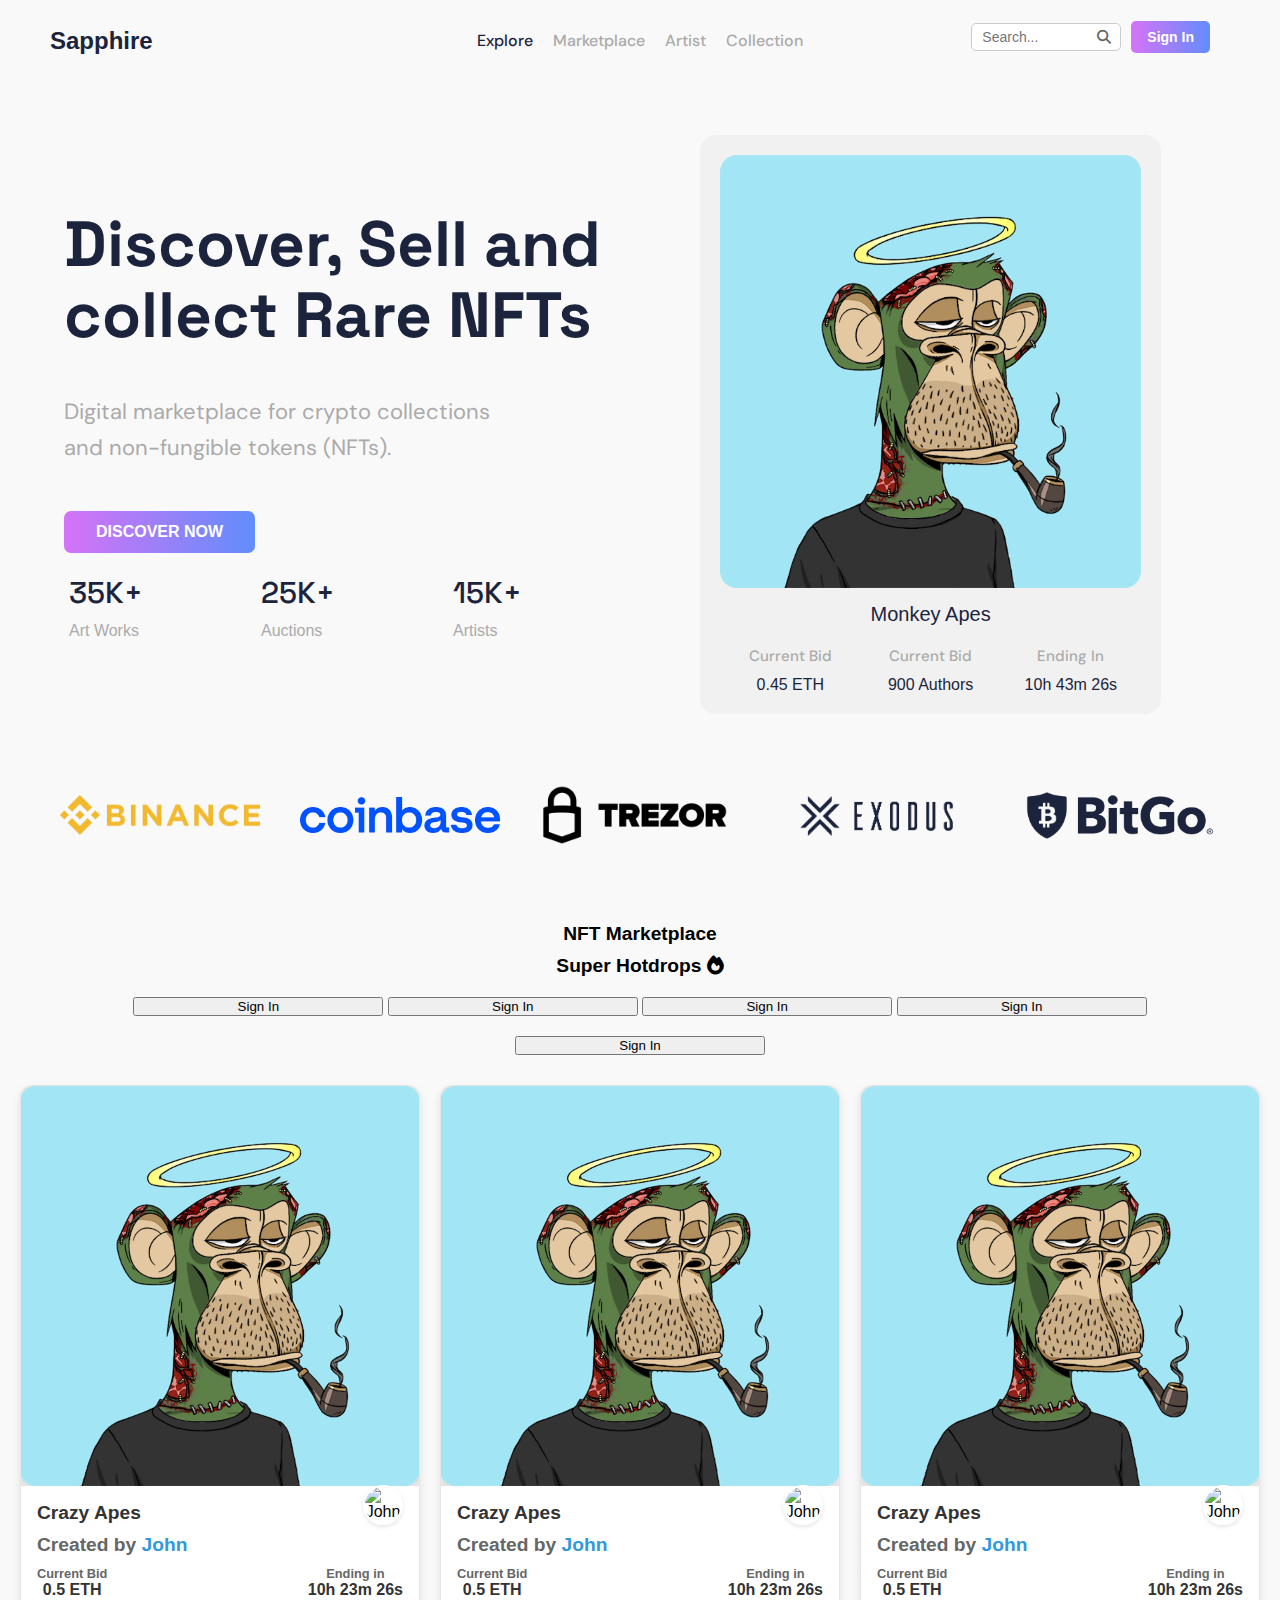
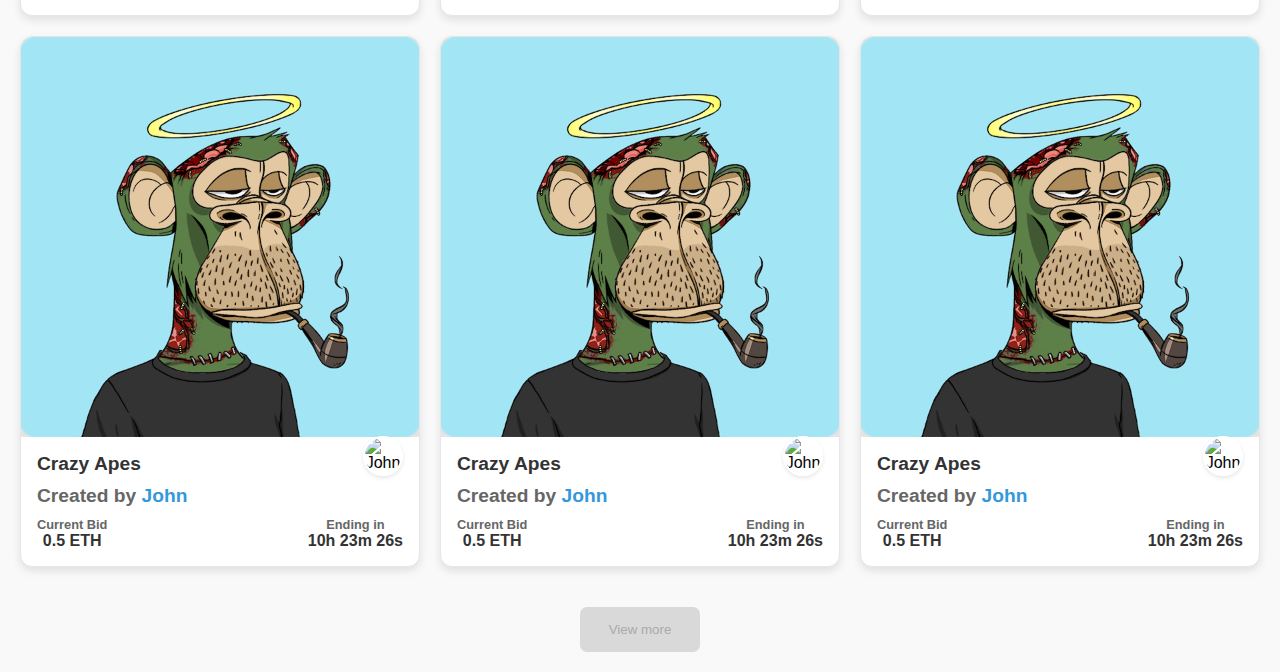
==== index.html @ 3b663be7 "Add files via upload" ====
<!DOCTYPE html>
<html lang="en">

<head>
  <meta charset="UTF-8">
  <meta name="viewport" content="width=device-width, initial-scale=1.0">
  <title>Sapphire</title>
  <link rel="stylesheet" href="https://cdnjs.cloudflare.com/ajax/libs/font-awesome/6.7.2/css/all.min.css">
  <link rel="stylesheet" href="./style.css">

</head>

<body>
  <header>
    <div class="logo">Sapphire</div>
    <div class="menu-icon" id="menu-icon">
      <i class="fas fa-bars"></i>
    </div>
    <div class="header-content" id="header-content">
      <nav>
        <div class="navbar">
          <a href="#" style="color: #1B243C;">Explore</a>
          <a href="#">Marketplace</a>
          <a href="#">Artist</a>
          <a href="#">Collection</a>
        </div>
      </nav>
      <div class="header-btn">
        <div class="search-container">
          <input type="text" placeholder="Search...">
          <i class="fa fa-search search-icon"></i>
        </div>
        <button class="in">Sign In</button>
      </div>
    </div>
  </header>

  <section class="hero">
    <div class="wrapper">
      <div class="content">
        <h2 class="hero__title">Discover, Sell and collect Rare NFTs</h2>
        <p class="hero__text">Digital marketplace for crypto collections and non-fungible tokens (NFTs).</p>
        <a class="hero__btn content__btn--primary" target="_blank" href="#">Discover Now</a>
        <div class="content-wrapper-footer">
            <div class="current-bid1">
              <h5>35K+</h5>
              Art Works
            </div>
            <div class="current-bid2">
              <h5>25K+</h5>
              Auctions
            </div>
            <div class="ending-in">
              <h5>15K+</h5>
              Artists
            </div>
          </div>
      </div>
      
      <div class="image-wrapper">
        <img class="hero__img" src="./images/ape.png" width="456px" height="433px" alt="Monkey Apes">
        <div class="text1">Monkey Apes</div>
        <div class="image-wrapper-footer">
          <div class="current-bid1">
            <h5>Current Bid</h5>
            <p style="font-weight: 500;">0.45 ETH</p>
          </div>
          <div class="current-bid2">
            <h5>Current Bid</h5>
            <p style="font-weight: 500;">900 Authors</p>
          </div>
          <div class="ending-in">
            <h5>Ending In</h5>
           <p style="font-weight: 500;"> 10h 43m 26s</p>
          </div>
        </div>
      </div>
    </div>
  </section>
  

<section class="sponsor">
    <div class="binance">
        <img src="./images/binance.png" alt="" srcset="">
    </div>
    <div class="binance">
        <img src="./images/coinbase.png" alt="" srcset="">
    </div>
    <div class="binance">
        <img src="./images/trezor.png" alt="" srcset="">
    </div>
    <div class="binance">
        <img src="./images/exodus.png" alt="" srcset="">
    </div>
    <div class="binance">
        <img src="./images/bit.png" alt="" srcset="">
    </div>
    
</section>

<section class="market-place">
    <p>NFT Marketplace</p>
    <p>Super Hotdrops <i class="fa-solid fa-fire"></i></p>
    <button class="place">Sign In</button>
    <button class="place">Sign In</button>
    <button class="place">Sign In</button>
    <button class="place">Sign In</button>
    <button class="place">Sign In</button>
    <div class="cards">
        <div class="card">
            <div class="card__image-wrapper">
              <img src="./images/ape.png" alt="Crazy Apes" class="card__image" />
            </div>
            <div class="card__content">
              <h3 class="card__title">Crazy Apes</h3>
              <p class="card__creator">Created by <span class="creator-name">John</span></p>
              <div class="card__info">
                <div class="info__bid">
                  <p>Current Bid</p>
                  <strong>0.5 ETH</strong>
                </div>
                <div class="info__time">
                  <p>Ending in</p>
                  <strong>10h 23m 26s</strong>
                </div>
              </div>
            </div>
            <div class="card__creator-image">
              <img src="./images/john.jpg" alt="John" />
            </div>
        </div>
        <div class="card">
            <div class="card__image-wrapper">
              <img src="./images/ape.png" alt="Crazy Apes" class="card__image" />
            </div>
            <div class="card__content">
              <h3 class="card__title">Crazy Apes</h3>
              <p class="card__creator">Created by <span class="creator-name">John</span></p>
              <div class="card__info">
                <div class="info__bid">
                  <p>Current Bid</p>
                  <strong>0.5 ETH</strong>
                </div>
                <div class="info__time">
                  <p>Ending in</p>
                  <strong>10h 23m 26s</strong>
                </div>
              </div>
            </div>
            <div class="card__creator-image">
              <img src="./images/john.jpg" alt="John" />
            </div>
        </div>
        <div class="card">
            <div class="card__image-wrapper">
              <img src="./images/ape.png" alt="Crazy Apes" class="card__image" />
            </div>
            <div class="card__content">
              <h3 class="card__title">Crazy Apes</h3>
              <p class="card__creator">Created by <span class="creator-name">John</span></p>
              <div class="card__info">
                <div class="info__bid">
                  <p>Current Bid</p>
                  <strong>0.5 ETH</strong>
                </div>
                <div class="info__time">
                  <p>Ending in</p>
                  <strong>10h 23m 26s</strong>
                </div>
              </div>
            </div>
            <div class="card__creator-image">
              <img src="./images/john.jpg" alt="John" />
            </div>
        </div>
        <div class="card">
            <div class="card__image-wrapper">
              <img src="./images/ape.png" alt="Crazy Apes" class="card__image" />
            </div>
            <div class="card__content">
              <h3 class="card__title">Crazy Apes</h3>
              <p class="card__creator">Created by <span class="creator-name">John</span></p>
              <div class="card__info">
                <div class="info__bid">
                  <p>Current Bid</p>
                  <strong>0.5 ETH</strong>
                </div>
                <div class="info__time">
                  <p>Ending in</p>
                  <strong>10h 23m 26s</strong>
                </div>
              </div>
            </div>
            <div class="card__creator-image">
              <img src="./images/john.jpg" alt="John" />
            </div>
        </div>
        <div class="card">
            <div class="card__image-wrapper">
              <img src="./images/ape.png" alt="Crazy Apes" class="card__image" />
            </div>
            <div class="card__content">
              <h3 class="card__title">Crazy Apes</h3>
              <p class="card__creator">Created by <span class="creator-name">John</span></p>
              <div class="card__info">
                <div class="info__bid">
                  <p>Current Bid</p>
                  <strong>0.5 ETH</strong>
                </div>
                <div class="info__time">
                  <p>Ending in</p>
                  <strong>10h 23m 26s</strong>
                </div>
              </div>
            </div>
            <div class="card__creator-image">
              <img src="./images/john.jpg" alt="John" />
            </div>
        </div>
        <div class="card">
            <div class="card__image-wrapper">
              <img src="./images/ape.png" alt="Crazy Apes" class="card__image" />
            </div>
            <div class="card__content">
              <h3 class="card__title">Crazy Apes</h3>
              <p class="card__creator">Created by <span class="creator-name">John</span></p>
              <div class="card__info">
                <div class="info__bid">
                  <p>Current Bid</p>
                  <strong>0.5 ETH</strong>
                </div>
                <div class="info__time">
                  <p>Ending in</p>
                  <strong>10h 23m 26s</strong>
                </div>
              </div>
            </div>
            <div class="card__creator-image">
              <img src="./images/john.jpg" alt="John" />
            </div>
        </div>
          
    </div>
    <button class="view">View more</button>
  </section>


  <script>
    const menuIcon = document.getElementById('menu-icon');
    const headerContent = document.getElementById('header-content');

    menuIcon.addEventListener('click', () => {
      headerContent.classList.toggle('open');
    });
  </script>
</body>

</html>
---- style.css ----
@import url('https://fonts.googleapis.com/css2?family=DM+Sans:ital,opsz,wght@0,9..40,100..1000;1,9..40,100..1000&display=swap');
@import url('https://fonts.googleapis.com/css2?family=DM+Sans:ital,opsz,wght@0,9..40,100..1000;1,9..40,100..1000&family=Space+Grotesk:wght@300..700&display=swap');
* {
  padding: 0;
  margin: 0;
  box-sizing: border-box;
  font-family: 'Poppins', sans-serif;
}

body {
  background-color: #f9f9f9;
}

header {
  background-color: #F9F9F9;
  position: fixed;
  width: 100%;
  z-index: 1000;
  display: flex;
  justify-content: space-between;
  align-items: center;
  padding: 30px 20px;
  font-family: "DM Sans", serif;
}

.logo {
  font-size: 24px;
  font-weight: bold;
  color: #1B243C;
}

nav {
  display: flex;
  flex: 1;
}

.navbar {
  display: flex;
  justify-content: center;
  gap: 20px;
  font-family: "DM Sans", serif;
}

.navbar a {
  color: #aaa;
  text-decoration: none;
  font-weight: 500;
  transition: color 0.3s;
  font-family: "DM Sans", serif;
}

.navbar a:hover {
  color: #628DFB;
}

.menu-icon {
  display: none;
  font-size: 24px;
  cursor: pointer;
}

.header-btn {
  display: flex;
  align-items: center;
  gap: 10px;
  margin-top: -30px;
  padding-right: 50px;
}

.search-container {
  position: relative;
}

.search-container input {
  width: 150px;
  padding: 5px 30px 5px 10px;
  font-size: 14px;
  border: 1px solid #ccc;
  border-radius: 5px;
}

.search-container .search-icon {
  position: absolute;
  right: 10px;
  top: 50%;
  transform: translateY(-50%);
  font-size: 14px;
  color: #666;
  pointer-events: none;
}

.header-btn button {
  background: linear-gradient(to right, #D573F6, #628DFB);
  border: none;
  padding: 8px 16px;
  color: #fff;
  border-radius: 5px;
  cursor: pointer;
  font-size: 14px;
  font-weight: 600;
}

.header-btn button:hover {
  opacity: 0.9;
}

/* Responsive Styles */
@media (max-width: 768px) {
  .menu-icon {
    display: block;
  }

  .header-content {
    display: none;
    flex-direction: column;
    gap: 15px;
    background-color: #fff;
    position: absolute;
    top: 100%;
    left: 0;
    width: 100%;
    padding: 15px 20px;
    box-shadow: 0 2px 4px rgba(0, 0, 0, 0.1);
  }

  .header-content.open {
    display: flex;
  }

  .navbar {
    flex-direction: column;
    align-items: flex-start;
  }

  .navbar a {
    padding: 10px 0;
  }

  .search-container input {
    width: 100%;
  }

  .header-btn {
    flex-direction: column;
    align-items: flex-start;
    gap: 10px;
    width: 100%;
    margin-top: 10px;
  }
}

/* Ensures the navbar links are centered in desktop view */
@media (min-width: 768px) {
  header {
    justify-content: center; /* Centers all content */
  }

  .navbar {
    flex: 1;
    justify-content: center; /* Center the navbar links */
    gap: 20px;
  }

  .logo {
    position: absolute;
    left: 50px; /* Position logo on the left */
  }

  .header-btn {
    position: absolute;
    right: 20px; /* Position sign in and search on the right */
  }
}

.hero {
    width: 100%;
    /* height: 100vh; */
    background-color: #F9F9F9;
    color: #1B243C;
    font-family: 'Roboto', sans-serif;
    padding: 135px 0;
  }
  
  .wrapper {
    width: 90%;
    margin: 0 auto;
    display: flex;
    justify-content: space-between;
    align-items: center;
  }
  
  .content {
    width: 50%;
  }
  
  .hero__title {
    line-height: 1.1;
    font-size: 4rem;
    color: #1B243C;
    font-family: "Space Grotesk", serif;
  }
  
  .hero__text {
    margin-block: 2em;
    line-height: 165%;
    font-size: 22px;
    color: #AAAAAA;
    font-family: "DM Sans", serif;
    width: 80%;
  }
  
  .hero__btn {
    display: inline-block;
    text-decoration: none;
    text-transform: uppercase;
    font-size: 1em;
    font-weight: bold;
    padding: 0.75em 2em;
    background: linear-gradient(to right, #D573F6, #628DFB);;
    color: #fff;
    border-radius: 7px;
  }
  
  .hero__btn:hover {
    opacity: 0.75;
  }
  
  .image-wrapper {
    width: 40%;
    align-self: flex-start;
    display: flex;
    flex-direction: column;
    /* align-items: center; */
    background-color: #F1F1F1;
    border-radius: 1em;
    text-align: center;
    padding: 20px;
    margin-right: 55px;
  }

  .image-wrapper .text1 {
    margin-top: 15px;
    font-size: 20px;
  }
  
  .image-wrapper img {
    max-width: 100%;
    border-radius: 1em;
  }
  
  .image-wrapper-footer {
    margin-top: 20px;
    display: flex;
    justify-content: space-between;
    width: 100%;
  }
  
  .image-wrapper-footer div {
    flex: 1;
    text-align: center;
    margin: 0 5px;
  }
  
  .image-wrapper-footer h5 {
    margin-bottom: 10px;
    color: #AAAAAA;
    font-family: "DM Sans", serif;
    font-weight: 500;
    font-size: 15px;
  }



  .content-wrapper-footer {
    margin-top: 20px;
    display: flex;
    justify-content: space-between;
    width: 100%;
    color: #AAAAAA;
  }
  
  .content-wrapper-footer div {
    flex: 1;
    margin: 0 5px;
  }
  
  .content-wrapper-footer h5 {
    margin-bottom: 10px;
    color: #1B243C;
    font-family: "Space Grotesk", serif;
    font-weight: 500;
    font-size: 30px;
  }

  .clear{
    clear: both;
  }

/* General styling for the sponsor section */
.sponsor {
    display: flex;
    flex-wrap: wrap; /* Ensures wrapping on smaller screens */
    justify-content: center; /* Centers the content horizontally */
    align-items: center; /* Centers items vertically if height is larger */
    gap: 20px; /* Adds space between the divs */
    padding: 20px;
    background-color: #f9f9f9;
    margin-top: -107px;
}

/* Individual binance div styling */
.binance {
    flex: 0 1 auto; /* Allows the divs to shrink and grow */
    text-align: center;
    padding: 10px;
    /* width: 240px; */
}

.binance img {
    width: 200px; /* Adjust width of the images */
    height: auto;
}

/* Responsive design for smaller screens */
@media (max-width: 768px) {
    .sponsor {
        flex-direction: row; /* Stacks divs horizontally */
    }

    .binance img {
        width: 120px; /* Slightly smaller images for smaller screens */
    }
}
  
  @media (max-width: 1180px) {
    .wrapper {
      flex-direction: column;
      align-items: center;
      text-align: center;
    }

    .hero__text {
        margin-block: 2em;
        line-height: 165%;
        font-size: 22px;
        color: #AAAAAA;
        font-family: "DM Sans", serif;
        width: 100%;
      }
  
    .content {
      width: 100%;
      margin-bottom: 20px;
      margin-top: 0px;
    }
  
    .image-wrapper {
      width: 100%;
      align-items: center;
    }
  
    .content-wrapper-footer {
      flex-direction: row;
    }
  
    .content-wrapper-footer div {
      margin-bottom: 15px;
    }
  }

  @media (max-width: 768px) {
    .wrapper {
      flex-direction: column;
      align-items: center;
      text-align: center;
      margin-top: -270px;
    }


    .hero__text {
        margin-block: 2em;
        line-height: 165%;
        font-size: 22px;
        color: #AAAAAA;
        font-family: "DM Sans", serif;
        width: 100%;
      }
  
    .content {
      width: 100%;
      margin-bottom: 20px;
      margin-top: 300px;
    }
  
    .image-wrapper {
      width: 100%;
    }
  
    .content-wrapper-footer {
      flex-direction: row;
    }
  
    .content-wrapper-footer div {
      margin-bottom: 15px;
    }
  }



 /* Market Place Section */
  .market-place {
    text-align: center;
    padding: 20px;
  }

  .market-place button{
    width: 250px;
  }

  .market-place p {
    margin: 10px 0;
    font-size: 1.2rem;
    font-weight: bold;
  }

  .cards {
    display: grid;
    grid-template-columns: repeat(3, 1fr);
    gap: 20px;
    justify-content: center;
    align-items: center;
    margin: 20px auto;
    max-width: 960px; /* Adjust to fit your content */
  }

  .market-place .view {
    margin-top: 20px;
    background: #D9D9D9;
    border: none;
    border-radius: 7px;
    width: 120px;
    height: 45px;
    color: #AAAAAA;
    cursor: pointer;
  }

  .market-place .place {
    margin: 10px auto;
  }

  /* Card Styles */
  .card {
    width: 400px;
    border: 1px solid #e6e6e6;
    border-radius: 12px;
    overflow: hidden;
    font-family: 'Arial', sans-serif;
    background: #ffffff;
    box-shadow: 0 4px 8px rgba(0, 0, 0, 0.1);
    position: relative;
    margin: auto;
  }

  .card__image-wrapper {
    width: 100%;
    height: 400px;
    background-color: #e5e5e5;
  }

  .card__image {
    width: 100%;
    height: 100%;
    object-fit: cover;
  }

  .card__content {
    padding: 16px;
    text-align: left;
  }

  .card__title {
    font-size: 1.2rem;
    margin: 0;
    color: #333333;
  }

  .card__creator {
    font-size: 0.9rem;
    color: #666666;
    margin: 8px 0 16px;
  }

  .creator-name {
    color: #3498db;
    font-weight: bold;
  }

  .card__info {
    display: flex;
    justify-content: space-between;
    align-items: center;
  }

  .info__bid,
  .info__time {
    text-align: center;
  }

  .info__bid p,
  .info__time p {
    font-size: 0.8rem;
    color: #666666;
    margin: 0;
  }

  .info__bid strong,
  .info__time strong {
    font-size: 1rem;
    color: #333333;
  }

  .card__creator-image {
    position: absolute;
    bottom: 90px;
    right: 16px;
    width: 40px;
    height: 40px;
    border-radius: 50%;
    overflow: hidden;
    border: 2px solid #ffffff;
    box-shadow: 0 2px 4px rgba(0, 0, 0, 0.1);
  }

  .card__creator-image img {
    width: 100%;
    height: 100%;
    object-fit: cover;
  }

  /* Responsive Design */
@media (max-width: 768px) {
    .cards {
        grid-template-columns: repeat(2, 1fr);
        width: 300px;
    }
}

@media (max-width: 480px) {
    .cards {
        grid-template-columns: 1fr;
        width: 300px;
    }

}
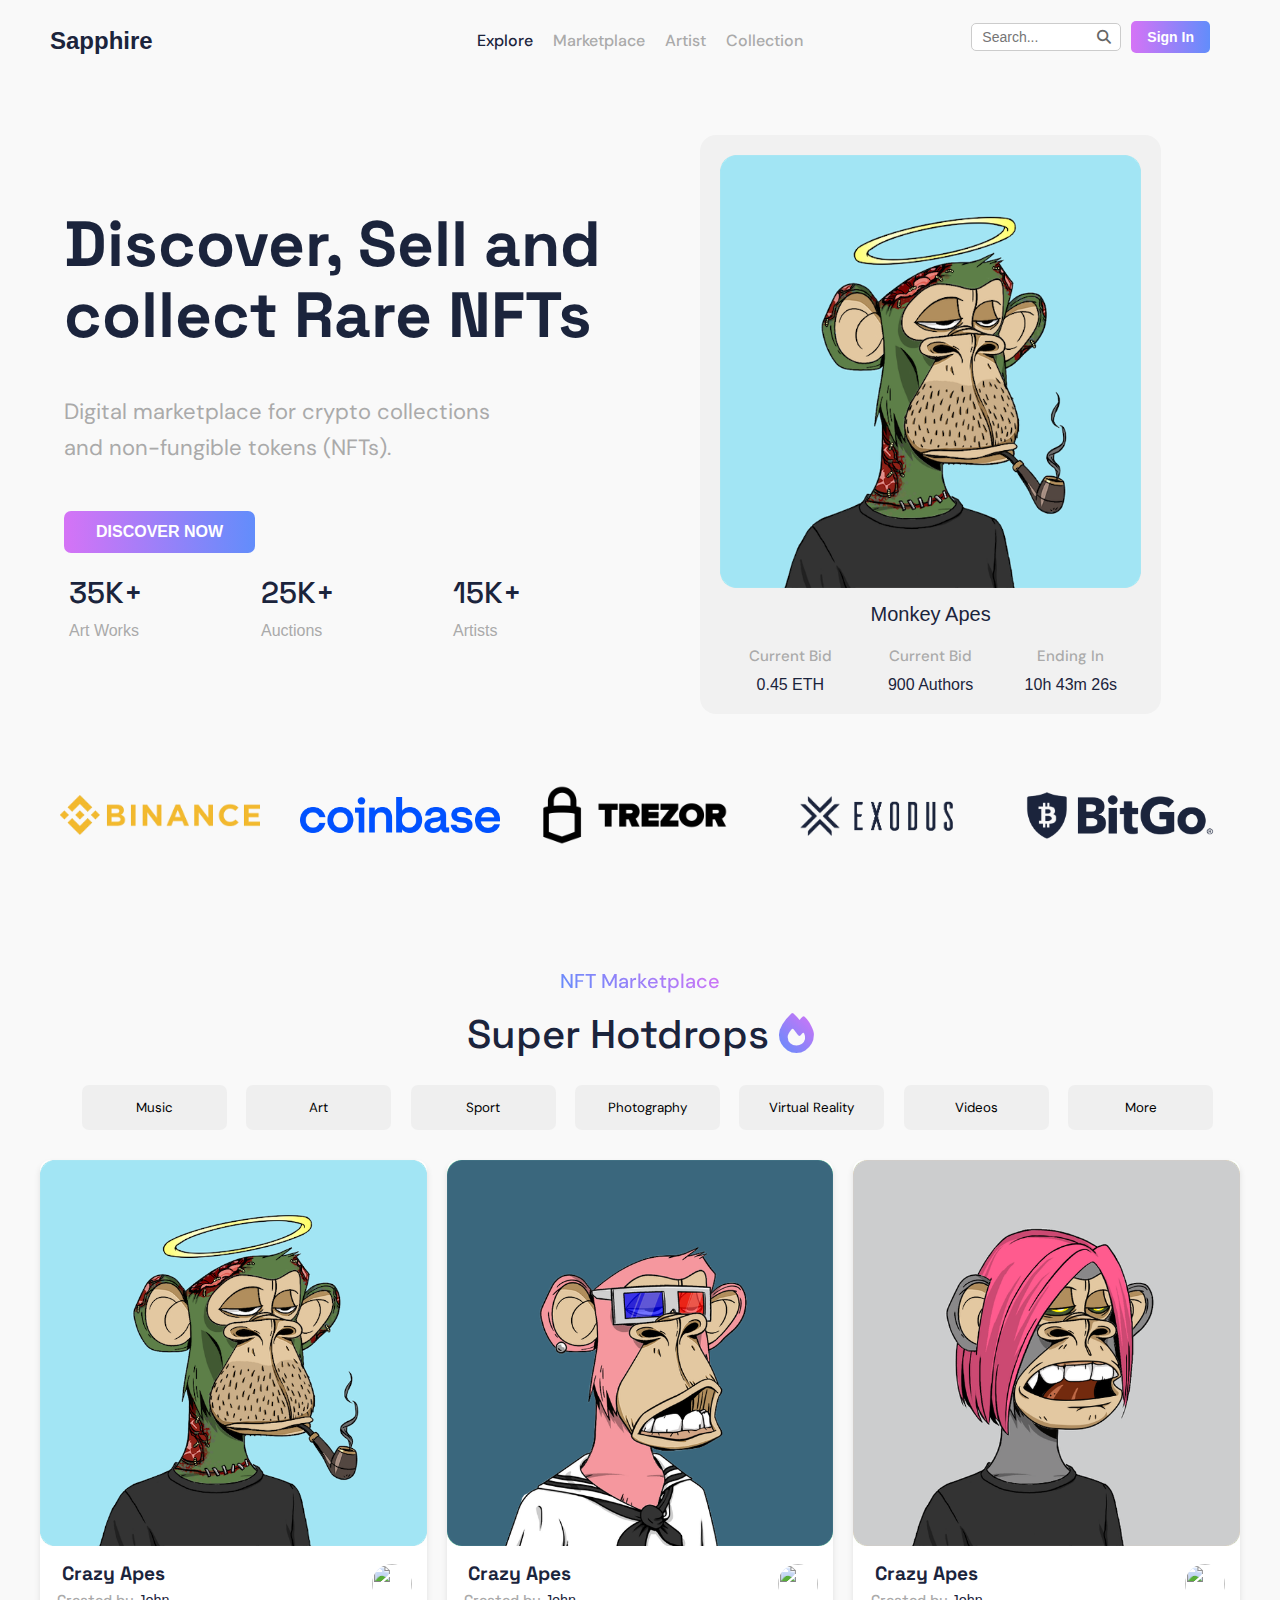
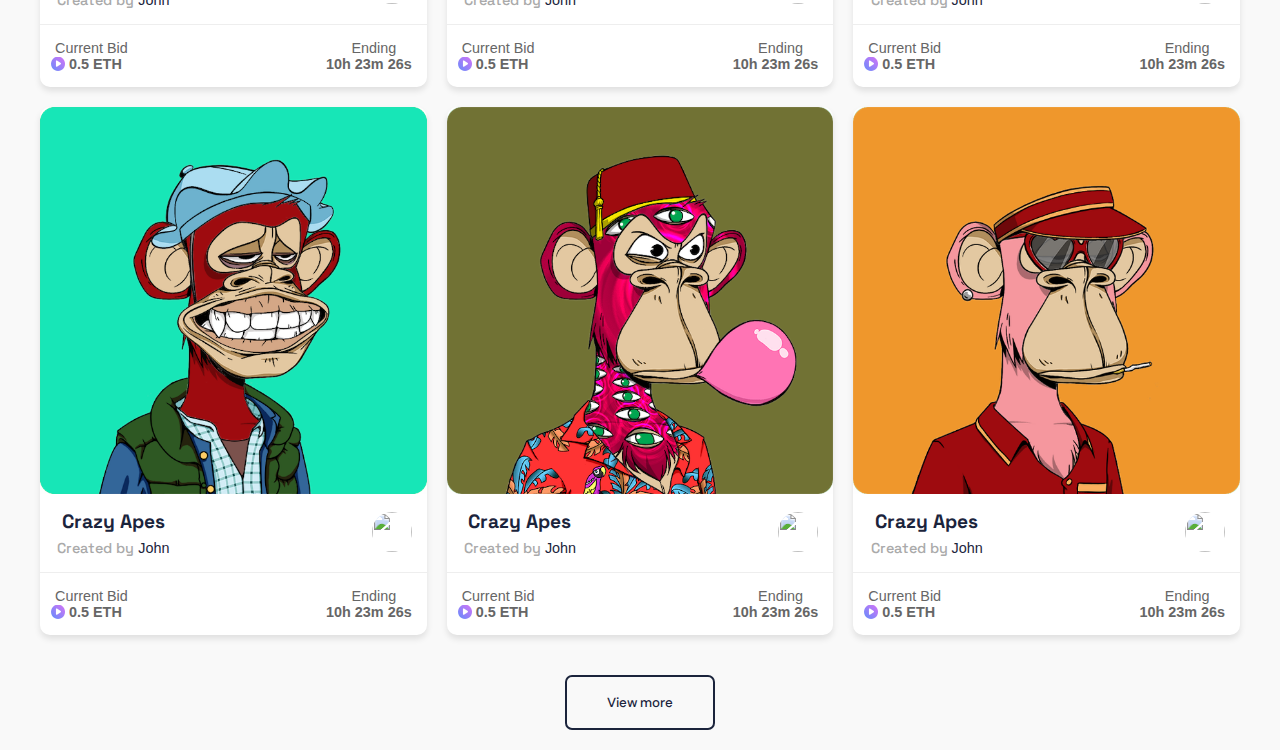
==== commit 50b61045: "Add files via upload" ====
--- a/index.html
+++ b/index.html
@@ -99,148 +99,119 @@
 </section>
 
 <section class="market-place">
-    <p>NFT Marketplace</p>
+    <b>NFT Marketplace</b>
     <p>Super Hotdrops <i class="fa-solid fa-fire"></i></p>
-    <button class="place">Sign In</button>
-    <button class="place">Sign In</button>
-    <button class="place">Sign In</button>
-    <button class="place">Sign In</button>
-    <button class="place">Sign In</button>
-    <div class="cards">
-        <div class="card">
-            <div class="card__image-wrapper">
-              <img src="./images/ape.png" alt="Crazy Apes" class="card__image" />
-            </div>
-            <div class="card__content">
-              <h3 class="card__title">Crazy Apes</h3>
-              <p class="card__creator">Created by <span class="creator-name">John</span></p>
-              <div class="card__info">
-                <div class="info__bid">
-                  <p>Current Bid</p>
-                  <strong>0.5 ETH</strong>
-                </div>
-                <div class="info__time">
-                  <p>Ending in</p>
-                  <strong>10h 23m 26s</strong>
-                </div>
-              </div>
-            </div>
-            <div class="card__creator-image">
-              <img src="./images/john.jpg" alt="John" />
-            </div>
-        </div>
-        <div class="card">
-            <div class="card__image-wrapper">
-              <img src="./images/ape.png" alt="Crazy Apes" class="card__image" />
-            </div>
-            <div class="card__content">
-              <h3 class="card__title">Crazy Apes</h3>
-              <p class="card__creator">Created by <span class="creator-name">John</span></p>
-              <div class="card__info">
-                <div class="info__bid">
-                  <p>Current Bid</p>
-                  <strong>0.5 ETH</strong>
-                </div>
-                <div class="info__time">
-                  <p>Ending in</p>
-                  <strong>10h 23m 26s</strong>
-                </div>
-              </div>
-            </div>
-            <div class="card__creator-image">
-              <img src="./images/john.jpg" alt="John" />
-            </div>
-        </div>
-        <div class="card">
-            <div class="card__image-wrapper">
-              <img src="./images/ape.png" alt="Crazy Apes" class="card__image" />
-            </div>
-            <div class="card__content">
-              <h3 class="card__title">Crazy Apes</h3>
-              <p class="card__creator">Created by <span class="creator-name">John</span></p>
-              <div class="card__info">
-                <div class="info__bid">
-                  <p>Current Bid</p>
-                  <strong>0.5 ETH</strong>
-                </div>
-                <div class="info__time">
-                  <p>Ending in</p>
-                  <strong>10h 23m 26s</strong>
-                </div>
-              </div>
-            </div>
-            <div class="card__creator-image">
-              <img src="./images/john.jpg" alt="John" />
-            </div>
-        </div>
-        <div class="card">
-            <div class="card__image-wrapper">
-              <img src="./images/ape.png" alt="Crazy Apes" class="card__image" />
-            </div>
-            <div class="card__content">
-              <h3 class="card__title">Crazy Apes</h3>
-              <p class="card__creator">Created by <span class="creator-name">John</span></p>
-              <div class="card__info">
-                <div class="info__bid">
-                  <p>Current Bid</p>
-                  <strong>0.5 ETH</strong>
-                </div>
-                <div class="info__time">
-                  <p>Ending in</p>
-                  <strong>10h 23m 26s</strong>
-                </div>
-              </div>
-            </div>
-            <div class="card__creator-image">
-              <img src="./images/john.jpg" alt="John" />
-            </div>
-        </div>
-        <div class="card">
-            <div class="card__image-wrapper">
-              <img src="./images/ape.png" alt="Crazy Apes" class="card__image" />
-            </div>
-            <div class="card__content">
-              <h3 class="card__title">Crazy Apes</h3>
-              <p class="card__creator">Created by <span class="creator-name">John</span></p>
-              <div class="card__info">
-                <div class="info__bid">
-                  <p>Current Bid</p>
-                  <strong>0.5 ETH</strong>
-                </div>
-                <div class="info__time">
-                  <p>Ending in</p>
-                  <strong>10h 23m 26s</strong>
-                </div>
-              </div>
-            </div>
-            <div class="card__creator-image">
-              <img src="./images/john.jpg" alt="John" />
-            </div>
-        </div>
-        <div class="card">
-            <div class="card__image-wrapper">
-              <img src="./images/ape.png" alt="Crazy Apes" class="card__image" />
-            </div>
-            <div class="card__content">
-              <h3 class="card__title">Crazy Apes</h3>
-              <p class="card__creator">Created by <span class="creator-name">John</span></p>
-              <div class="card__info">
-                <div class="info__bid">
-                  <p>Current Bid</p>
-                  <strong>0.5 ETH</strong>
-                </div>
-                <div class="info__time">
-                  <p>Ending in</p>
-                  <strong>10h 23m 26s</strong>
-                </div>
-              </div>
-            </div>
-            <div class="card__creator-image">
-              <img src="./images/john.jpg" alt="John" />
-            </div>
-        </div>
-          
-    </div>
+    <button class="place">Music</button>
+    <button class="place">Art</button>
+    <button class="place">Sport</button>
+    <button class="place">Photography</button>
+    <button class="place">Virtual Reality</button>
+    <button class="place">Videos</button>
+    <button class="place">More</button>
+
+    <center>
+    <div class="grid-container">
+        <!-- Repeated card -->
+        <div class="card">
+            <img src="./images/ape.png" alt="Card Image">
+            <div class="card-content">
+                <h3>Crazy Apes</h3>
+                <p>Created by <span style="color: #1B243C;">John</span></p>
+                <img src="./images/john.jpg" alt="" srcset="">
+            </div>
+            <div class="card-footer">
+                <div class="bid">
+                    Current Bid<br><strong><i class="fa-solid fa-circle-play"></i> 0.5 ETH</strong>
+                </div>
+                <div class="bid">
+                    Ending<br><strong>10h 23m 26s</strong>
+                </div>
+            </div>
+        </div>
+        <!-- Repeat the above card 8 more times -->
+        <div class="card">
+            <img src="./images/ape2.png" alt="Card Image">
+            <div class="card-content">
+                <h3>Crazy Apes</h3>
+                <p>Created by <span style="color: #1B243C;">John</span></p>
+                <img src="./images/john.jpg" alt="" srcset="">
+            </div>
+            <div class="card-footer">
+                <div class="bid">
+                    Current Bid<br><strong><i class="fa-solid fa-circle-play"></i> 0.5 ETH</strong>
+                </div>
+                <div class="bid">
+                    Ending<br><strong>10h 23m 26s</strong>
+                </div>
+            </div>
+        </div>
+        <div class="card">
+            <img src="./images/ape3.png" alt="Card Image">
+            <div class="card-content">
+                <h3>Crazy Apes</h3>
+                <p>Created by <span style="color: #1B243C;">John</span></p>
+                <img src="./images/john.jpg" alt="" srcset="">
+            </div>
+            <div class="card-footer">
+                <div class="bid">
+                    Current Bid<br><strong><i class="fa-solid fa-circle-play"></i> 0.5 ETH</strong>
+                </div>
+                <div class="bid">
+                    Ending<br><strong>10h 23m 26s</strong>
+                </div>
+            </div>
+        </div>
+        <div class="card">
+            <img src="./images/ape6.png" alt="Card Image">
+            <div class="card-content">
+                <h3>Crazy Apes</h3>
+                <p>Created by <span style="color: #1B243C;">John</span></p>
+                <img src="./images/john.jpg" alt="" srcset="">
+            </div>
+            <div class="card-footer">
+                <div class="bid">
+                    Current Bid<br><strong><i class="fa-solid fa-circle-play"></i> 0.5 ETH</strong>
+                </div>
+                <div class="bid">
+                    Ending<br><strong>10h 23m 26s</strong>
+                </div>
+            </div>
+        </div>
+        <div class="card">
+            <img src="./images/ape4.png" alt="Card Image">
+            <div class="card-content">
+                <h3>Crazy Apes</h3>
+                <p>Created by <span style="color: #1B243C;">John</span></p>
+                <img src="./images/john.jpg" alt="" srcset="">
+            </div>
+            <div class="card-footer">
+                <div class="bid">
+                    Current Bid<br><strong><i class="fa-solid fa-circle-play"></i> 0.5 ETH</strong>
+                </div>
+                <div class="bid">
+                    Ending<br><strong>10h 23m 26s</strong>
+                </div>
+            </div>
+        </div>
+        <div class="card">
+            <img src="./images/ape5.png" alt="Card Image">
+            <div class="card-content">
+                <h3>Crazy Apes</h3>
+                <p>Created by <span style="color: #1B243C;">John</span></p>
+                <img src="./images/john.jpg" alt="" srcset="">
+            </div>
+            <div class="card-footer">
+                <div class="bid">
+                    Current Bid<br><strong><i class="fa-solid fa-circle-play"></i> 0.5 ETH</strong>
+                </div>
+                <div class="bid">
+                    Ending<br><strong>10h 23m 26s</strong>
+                </div>
+            </div>
+        </div>
+        <!-- Add remaining cards in the same format -->
+    </div>
+</center>
     <button class="view">View more</button>
   </section>
 
--- a/style.css
+++ b/style.css
@@ -411,16 +411,45 @@
   .market-place {
     text-align: center;
     padding: 20px;
+    margin-top: 55px;
   }
 
   .market-place button{
-    width: 250px;
-  }
-
-  .market-place p {
+    border: none;
+    width: 145px;
+    height: 45px;
+    border-radius: 7px;
+    font-family: "DM Sans", serif;
+
+  }
+
+  .market-place b {
+    font-family: "DM Sans", serif;
     margin: 10px 0;
-    font-size: 1.2rem;
-    font-weight: bold;
+    font-size: 20px;
+    font-weight: 500;
+    background: linear-gradient(45deg, #628DFB, #D573F6);
+    -webkit-background-clip: text; /* Clips the background to the text */
+    -webkit-text-fill-color: transparent; /* Makes the text color transparent */
+    background-clip: text; /* For non-WebKit browsers (fallback) */
+    text-fill-color: transparent; /* Makes the text color transparent */
+  }
+
+  .market-place p{
+    color: #1B243C;
+    font-family: "Space Grotesk", serif;
+    font-size: 40px;
+    font-weight: 500;
+    margin-top: 15px;
+  }
+
+  
+  .market-place i {
+    background: linear-gradient(45deg, #628DFB, #D573F6);
+    -webkit-background-clip: text; /* Clips the background to the text */
+    -webkit-text-fill-color: transparent; /* Makes the text color transparent */
+    background-clip: text; /* For non-WebKit browsers (fallback) */
+    text-fill-color: transparent; /* Makes the text color transparent */
   }
 
   .cards {
@@ -434,121 +463,116 @@
   }
 
   .market-place .view {
-    margin-top: 20px;
-    background: #D9D9D9;
-    border: none;
+    margin-top: 40px;
+    background: transparent;
+    border: 2px solid #1B243C;
     border-radius: 7px;
-    width: 120px;
-    height: 45px;
-    color: #AAAAAA;
+    width: 150px;
+    height: 55px;
+    color: #1B243C;
     cursor: pointer;
+    font-family: "DM Sans", serif;
+    font-weight: 500;
   }
 
   .market-place .place {
     margin: 10px auto;
-  }
-
-  /* Card Styles */
-  .card {
-    width: 400px;
-    border: 1px solid #e6e6e6;
-    border-radius: 12px;
+     margin-left: 15px;
+     margin-top: 25px;
+  }
+
+
+  .grid-container {
+    display: grid;
+    grid-template-columns: repeat(auto-fit, minmax(300px, 1fr));
+    gap: 20px;
+    width: 100%;
+    max-width: 1200px;
+    margin-top: 20px;
+}
+
+.card {
+    background-color: #fff;
+    border-radius: 10px;
+    box-shadow: 0 4px 6px rgba(0, 0, 0, 0.1);
     overflow: hidden;
-    font-family: 'Arial', sans-serif;
-    background: #ffffff;
-    box-shadow: 0 4px 8px rgba(0, 0, 0, 0.1);
-    position: relative;
-    margin: auto;
-  }
-
-  .card__image-wrapper {
-    width: 100%;
-    height: 400px;
-    background-color: #e5e5e5;
-  }
-
-  .card__image {
-    width: 100%;
-    height: 100%;
-    object-fit: cover;
-  }
-
-  .card__content {
-    padding: 16px;
-    text-align: left;
-  }
-
-  .card__title {
+    display: flex;
+    flex-direction: column;
+}
+
+.card img {
+    width: 100%;
+    height: auto;
+}
+
+.card-content {
+    padding: 15px;
+    margin-left: -240px;
+}
+
+.card-content h3 {
     font-size: 1.2rem;
-    margin: 0;
-    color: #333333;
-  }
-
-  .card__creator {
+    margin-bottom: -10px;
+    color: #1B243C;
+    font-family: "Space Grotesk", serif;
+}
+
+.card-content p {
     font-size: 0.9rem;
-    color: #666666;
-    margin: 8px 0 16px;
-  }
-
-  .creator-name {
-    color: #3498db;
-    font-weight: bold;
-  }
-
-  .card__info {
-    display: flex;
-    justify-content: space-between;
-    align-items: center;
-  }
-
-  .info__bid,
-  .info__time {
-    text-align: center;
-  }
-
-  .info__bid p,
-  .info__time p {
-    font-size: 0.8rem;
-    color: #666666;
-    margin: 0;
-  }
-
-  .info__bid strong,
-  .info__time strong {
-    font-size: 1rem;
-    color: #333333;
-  }
-
-  .card__creator-image {
-    position: absolute;
-    bottom: 90px;
-    right: 16px;
+    color: #aaa;
+}
+
+.card-content img{
     width: 40px;
     height: 40px;
     border-radius: 50%;
-    overflow: hidden;
-    border: 2px solid #ffffff;
-    box-shadow: 0 2px 4px rgba(0, 0, 0, 0.1);
-  }
-
-  .card__creator-image img {
-    width: 100%;
-    height: 100%;
-    object-fit: cover;
-  }
-
-  /* Responsive Design */
-@media (max-width: 768px) {
-    .cards {
-        grid-template-columns: repeat(2, 1fr);
-        width: 300px;
-    }
-}
-
-@media (max-width: 480px) {
-    .cards {
-        grid-template-columns: 1fr;
-        width: 300px;
-    }
-
-}+    float: right;
+    margin-top: -45px;
+}
+
+.card-footer {
+    display: flex;
+    justify-content: space-between;
+    align-items: center;
+    padding: 15px;
+    border-top: 1px solid #eee;
+}
+
+.card-footer div {
+    font-size: 0.9rem;
+    color: #666;
+}
+
+.creator {
+    display: flex;
+    align-items: center;
+}
+
+.creator img {
+    width: 30px;
+    height: 30px;
+    border-radius: 50%;
+    margin-right: 10px;
+}
+
+.bid {
+    color: #333;
+}
+
+.bid strong{
+    margin-left: -10px;
+}
+
+  @media (max-width: 600px) {
+    .card-content h3 {
+      font-size: 1em;
+    }
+
+    .card-content p {
+      font-size: 0.8em;
+    }
+
+    .card-footer {
+      font-size: 0.8em;
+    }
+  }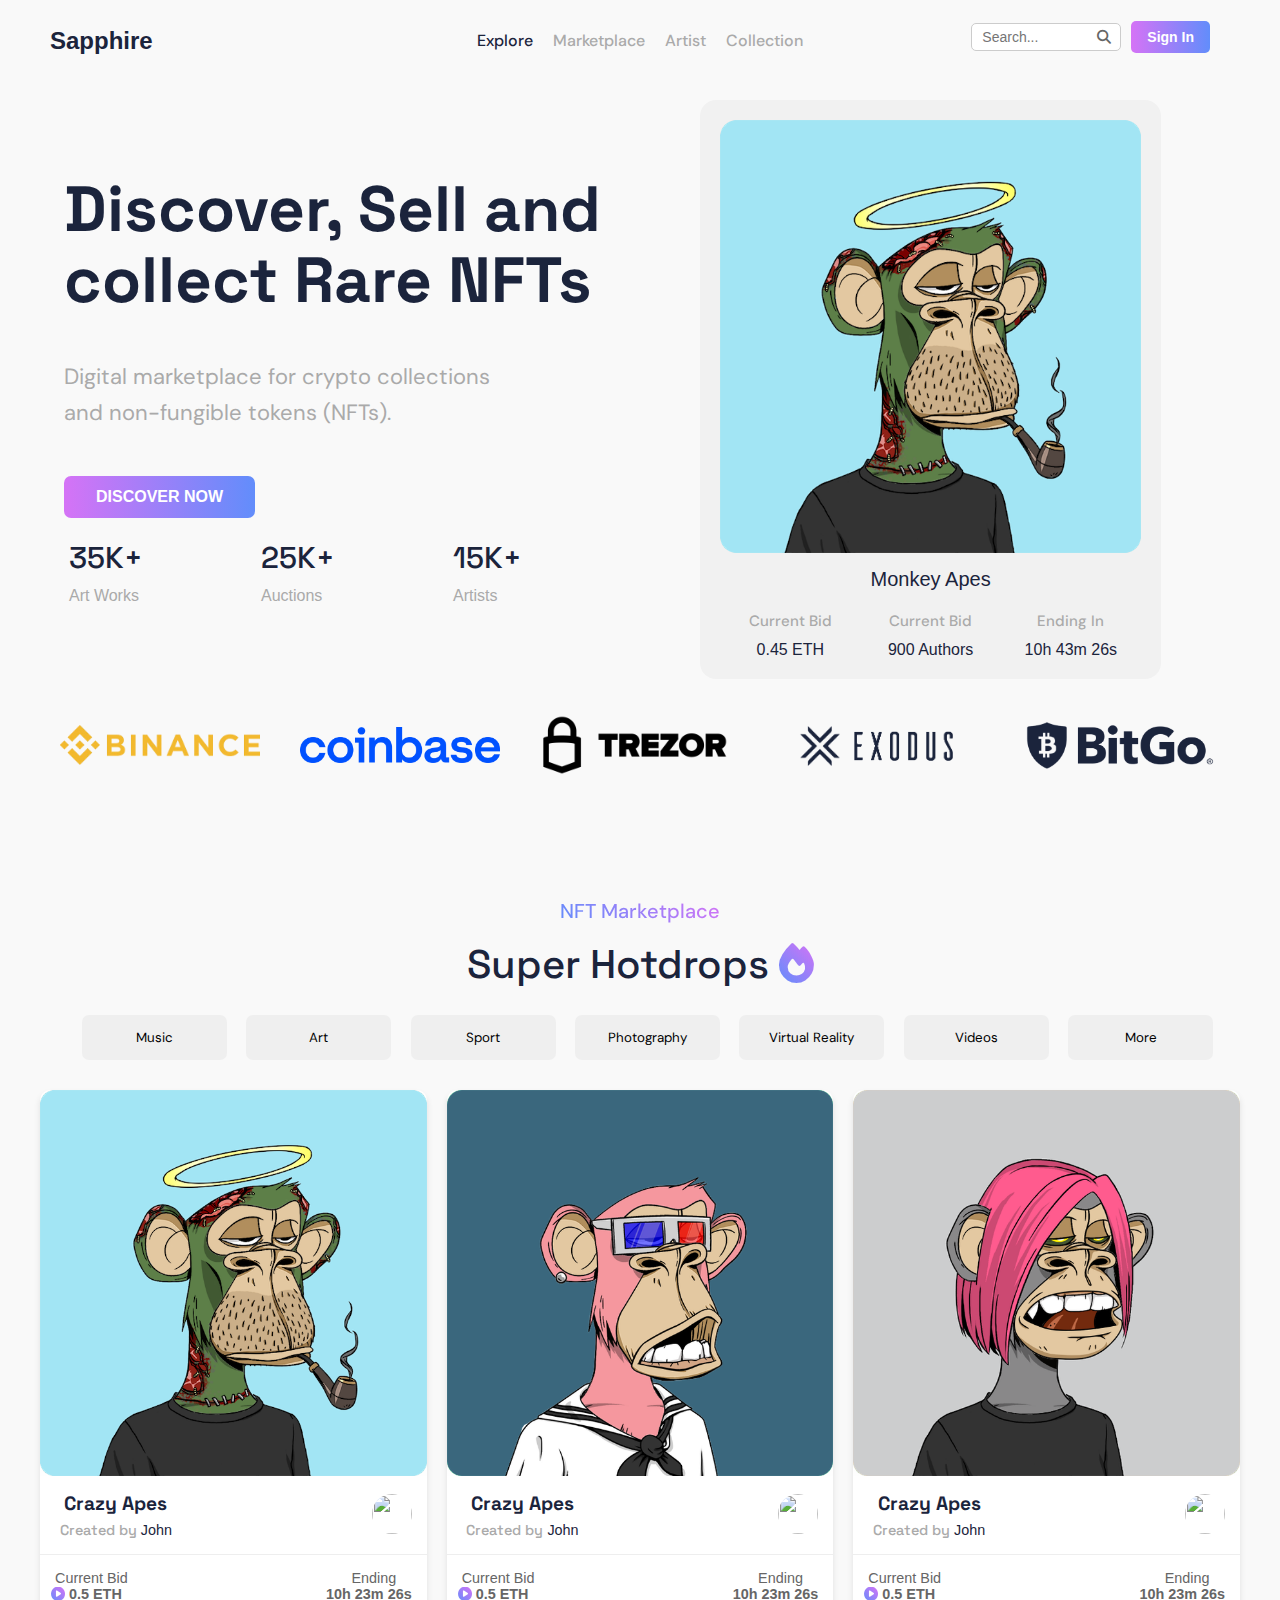
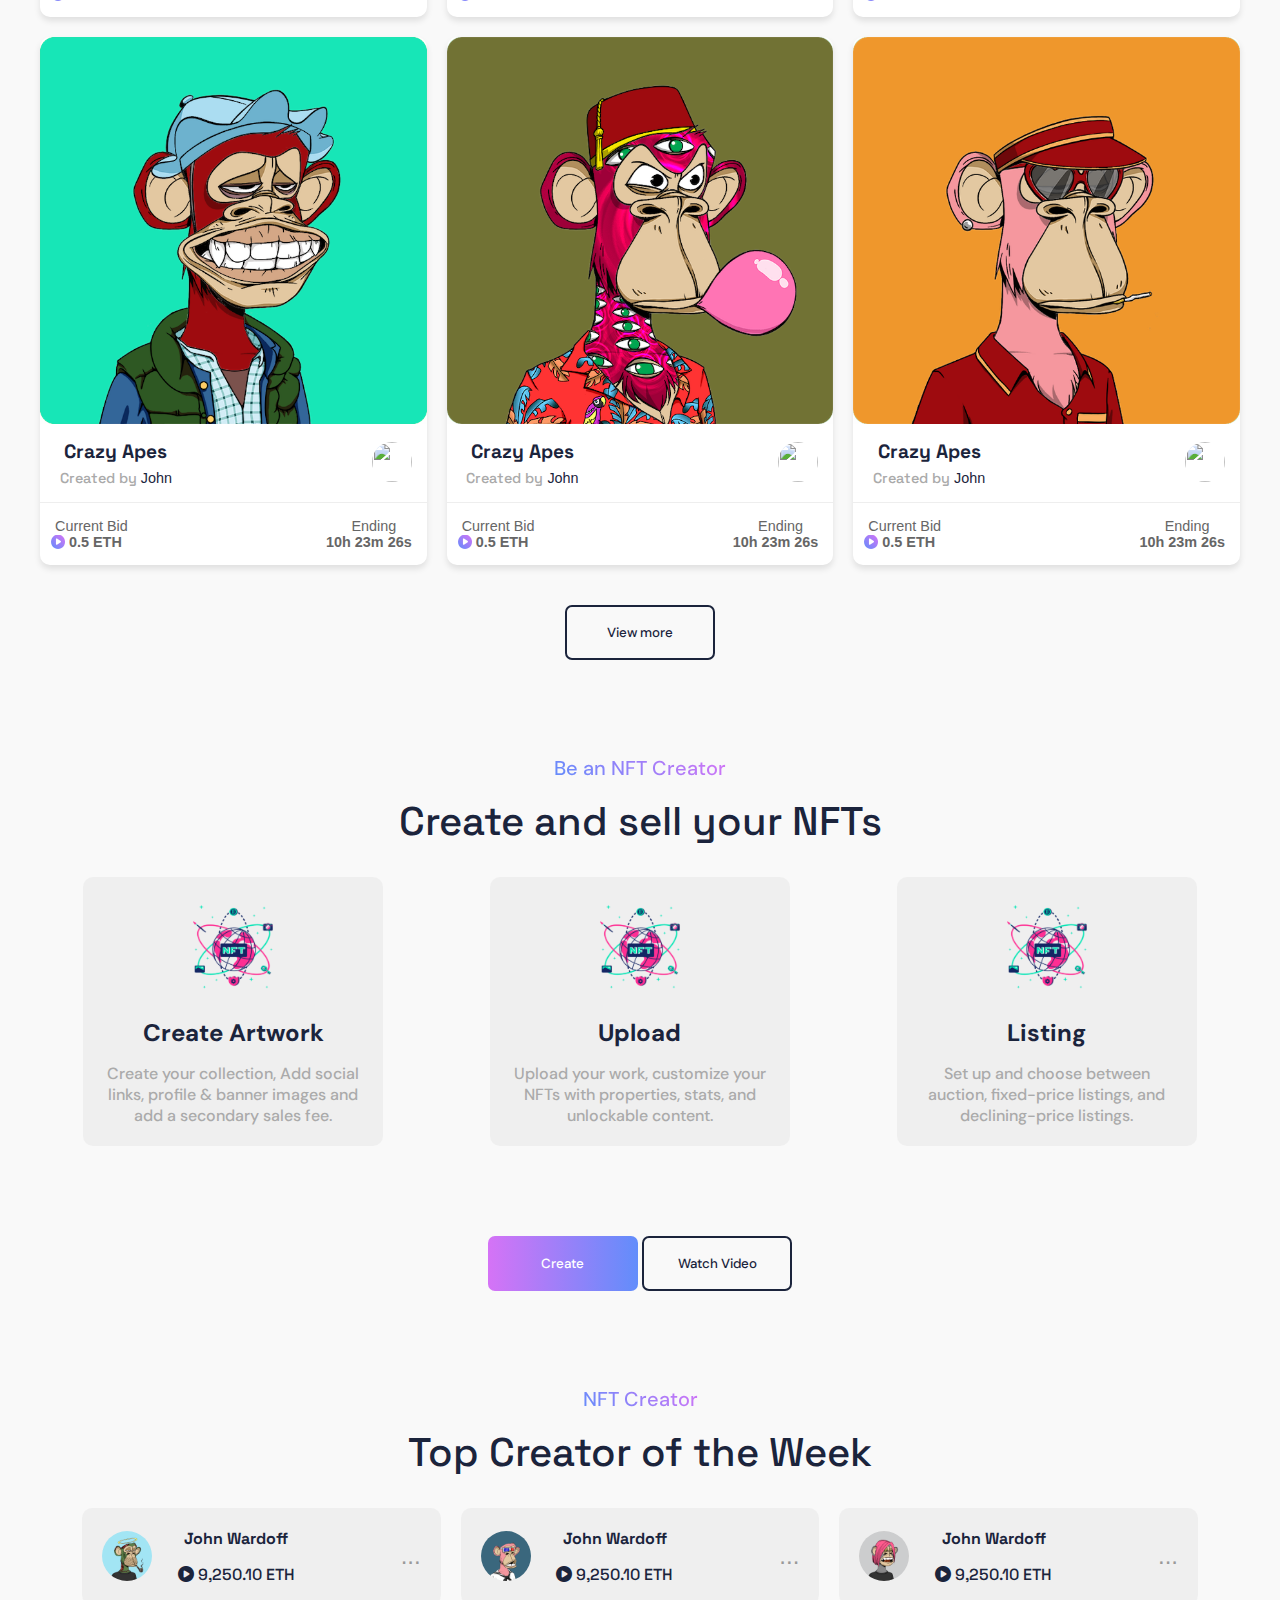
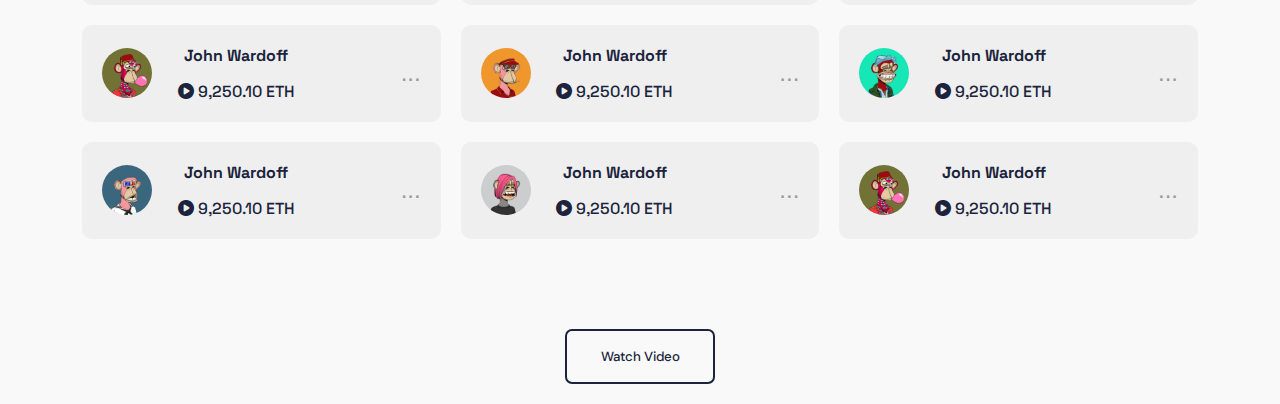
==== commit f8b78c68: "Add files via upload" ====
--- a/index.html
+++ b/index.html
@@ -110,110 +110,242 @@
     <button class="place">More</button>
 
     <center>
-    <div class="grid-container">
-        <!-- Repeated card -->
-        <div class="card">
-            <img src="./images/ape.png" alt="Card Image">
-            <div class="card-content">
-                <h3>Crazy Apes</h3>
-                <p>Created by <span style="color: #1B243C;">John</span></p>
-                <img src="./images/john.jpg" alt="" srcset="">
-            </div>
-            <div class="card-footer">
-                <div class="bid">
-                    Current Bid<br><strong><i class="fa-solid fa-circle-play"></i> 0.5 ETH</strong>
-                </div>
-                <div class="bid">
-                    Ending<br><strong>10h 23m 26s</strong>
-                </div>
-            </div>
-        </div>
-        <!-- Repeat the above card 8 more times -->
-        <div class="card">
-            <img src="./images/ape2.png" alt="Card Image">
-            <div class="card-content">
-                <h3>Crazy Apes</h3>
-                <p>Created by <span style="color: #1B243C;">John</span></p>
-                <img src="./images/john.jpg" alt="" srcset="">
-            </div>
-            <div class="card-footer">
-                <div class="bid">
-                    Current Bid<br><strong><i class="fa-solid fa-circle-play"></i> 0.5 ETH</strong>
-                </div>
-                <div class="bid">
-                    Ending<br><strong>10h 23m 26s</strong>
-                </div>
-            </div>
-        </div>
-        <div class="card">
-            <img src="./images/ape3.png" alt="Card Image">
-            <div class="card-content">
-                <h3>Crazy Apes</h3>
-                <p>Created by <span style="color: #1B243C;">John</span></p>
-                <img src="./images/john.jpg" alt="" srcset="">
-            </div>
-            <div class="card-footer">
-                <div class="bid">
-                    Current Bid<br><strong><i class="fa-solid fa-circle-play"></i> 0.5 ETH</strong>
-                </div>
-                <div class="bid">
-                    Ending<br><strong>10h 23m 26s</strong>
-                </div>
-            </div>
-        </div>
-        <div class="card">
-            <img src="./images/ape6.png" alt="Card Image">
-            <div class="card-content">
-                <h3>Crazy Apes</h3>
-                <p>Created by <span style="color: #1B243C;">John</span></p>
-                <img src="./images/john.jpg" alt="" srcset="">
-            </div>
-            <div class="card-footer">
-                <div class="bid">
-                    Current Bid<br><strong><i class="fa-solid fa-circle-play"></i> 0.5 ETH</strong>
-                </div>
-                <div class="bid">
-                    Ending<br><strong>10h 23m 26s</strong>
-                </div>
-            </div>
-        </div>
-        <div class="card">
-            <img src="./images/ape4.png" alt="Card Image">
-            <div class="card-content">
-                <h3>Crazy Apes</h3>
-                <p>Created by <span style="color: #1B243C;">John</span></p>
-                <img src="./images/john.jpg" alt="" srcset="">
-            </div>
-            <div class="card-footer">
-                <div class="bid">
-                    Current Bid<br><strong><i class="fa-solid fa-circle-play"></i> 0.5 ETH</strong>
-                </div>
-                <div class="bid">
-                    Ending<br><strong>10h 23m 26s</strong>
-                </div>
-            </div>
-        </div>
-        <div class="card">
-            <img src="./images/ape5.png" alt="Card Image">
-            <div class="card-content">
-                <h3>Crazy Apes</h3>
-                <p>Created by <span style="color: #1B243C;">John</span></p>
-                <img src="./images/john.jpg" alt="" srcset="">
-            </div>
-            <div class="card-footer">
-                <div class="bid">
-                    Current Bid<br><strong><i class="fa-solid fa-circle-play"></i> 0.5 ETH</strong>
-                </div>
-                <div class="bid">
-                    Ending<br><strong>10h 23m 26s</strong>
-                </div>
-            </div>
-        </div>
-        <!-- Add remaining cards in the same format -->
+        <div class="grid-container">
+            <!-- Repeated card -->
+            <div class="card">
+                <img src="./images/ape.png" alt="Card Image">
+                <div class="card-content">
+                    <h3>Crazy Apes</h3>
+                    <p>Created by <span style="color: #1B243C;">John</span></p>
+                    <img src="./images/john.jpg" alt="" srcset="">
+                </div>
+                <div class="card-footer">
+                    <div class="bid">
+                        Current Bid<br><strong><i class="fa-solid fa-circle-play"></i> 0.5 ETH</strong>
+                    </div>
+                    <div class="bid">
+                        Ending<br><strong>10h 23m 26s</strong>
+                    </div>
+                </div>
+            </div>
+            <!-- Repeat the above card 8 more times -->
+            <div class="card">
+                <img src="./images/ape2.png" alt="Card Image">
+                <div class="card-content">
+                    <h3>Crazy Apes</h3>
+                    <p>Created by <span style="color: #1B243C;">John</span></p>
+                    <img src="./images/john.jpg" alt="" srcset="">
+                </div>
+                <div class="card-footer">
+                    <div class="bid">
+                        Current Bid<br><strong><i class="fa-solid fa-circle-play"></i> 0.5 ETH</strong>
+                    </div>
+                    <div class="bid">
+                        Ending<br><strong>10h 23m 26s</strong>
+                    </div>
+                </div>
+            </div>
+            <div class="card">
+                <img src="./images/ape3.png" alt="Card Image">
+                <div class="card-content">
+                    <h3>Crazy Apes</h3>
+                    <p>Created by <span style="color: #1B243C;">John</span></p>
+                    <img src="./images/john.jpg" alt="" srcset="">
+                </div>
+                <div class="card-footer">
+                    <div class="bid">
+                        Current Bid<br><strong><i class="fa-solid fa-circle-play"></i> 0.5 ETH</strong>
+                    </div>
+                    <div class="bid">
+                        Ending<br><strong>10h 23m 26s</strong>
+                    </div>
+                </div>
+            </div>
+            <div class="card">
+                <img src="./images/ape6.png" alt="Card Image">
+                <div class="card-content">
+                    <h3>Crazy Apes</h3>
+                    <p>Created by <span style="color: #1B243C;">John</span></p>
+                    <img src="./images/john.jpg" alt="" srcset="">
+                </div>
+                <div class="card-footer">
+                    <div class="bid">
+                        Current Bid<br><strong><i class="fa-solid fa-circle-play"></i> 0.5 ETH</strong>
+                    </div>
+                    <div class="bid">
+                        Ending<br><strong>10h 23m 26s</strong>
+                    </div>
+                </div>
+            </div>
+            <div class="card">
+                <img src="./images/ape4.png" alt="Card Image">
+                <div class="card-content">
+                    <h3>Crazy Apes</h3>
+                    <p>Created by <span style="color: #1B243C;">John</span></p>
+                    <img src="./images/john.jpg" alt="" srcset="">
+                </div>
+                <div class="card-footer">
+                    <div class="bid">
+                        Current Bid<br><strong><i class="fa-solid fa-circle-play"></i> 0.5 ETH</strong>
+                    </div>
+                    <div class="bid">
+                        Ending<br><strong>10h 23m 26s</strong>
+                    </div>
+                </div>
+            </div>
+            <div class="card">
+                <img src="./images/ape5.png" alt="Card Image">
+                <div class="card-content">
+                    <h3>Crazy Apes</h3>
+                    <p>Created by <span style="color: #1B243C;">John</span></p>
+                    <img src="./images/john.jpg" alt="" srcset="">
+                </div>
+                <div class="card-footer">
+                    <div class="bid">
+                        Current Bid<br><strong><i class="fa-solid fa-circle-play"></i> 0.5 ETH</strong>
+                    </div>
+                    <div class="bid">
+                        Ending<br><strong>10h 23m 26s</strong>
+                    </div>
+                </div>
+            </div>
+            <!-- Add remaining cards in the same format -->
+        </div>
+    </center>
+    <button class="view">View more</button>
+</section>
+
+<section class="create">
+    <b>Be an NFT Creator</b>
+    <p>Create and sell your NFTs</p>
+
+    <center>
+    <div class="create-container">
+        <div class="create-card">
+            <img src="./images/nft.png" alt="Listing Icon">
+            <h3>Create Artwork</h3>
+            <p>Create your collection, Add social links, profile & banner images and add a secondary sales fee.</p>
+        </div>
+        <div class="create-card">
+            <img src="./images/nft.png" alt="Listing Icon">
+            <h3>Upload</h3>
+            <p>Upload your work, customize your NFTs with properties, stats, and unlockable content.</p>
+        </div>
+        <div class="create-card">
+            <img src="./images/nft.png" alt="Listing Icon">
+            <h3>Listing</h3>
+            <p>Set up and choose between auction, fixed-price listings, and declining-price listings.</p>
+        </div>
     </div>
 </center>
-    <button class="view">View more</button>
-  </section>
+<div class="create-buttons">
+    <button class="view">Create</button>
+    <button class="watch">Watch Video</button>
+</div>
+</section>
+
+
+<section class="creator">
+    <b>NFT Creator</b>
+    <p>Top Creator of the Week</p>
+    <center>
+    <div class="creator-card-container">
+        <div class="creator-card">
+          <img src="./images/ape.png" alt="Creator">
+          <div class="creator-card-content">
+            <h4>John Wardoff</h4>
+            <p>
+              <i class="fa-solid fa-circle-play"></i> 9,250.10 ETH
+            </p>
+          </div>
+          <div class="dots">...</div>
+        </div>
+        <div class="creator-card">
+          <img src="./images/ape2.png" alt="Creator">
+          <div class="creator-card-content">
+            <h4>John Wardoff</h4>
+            <p>
+              <i class="fa-solid fa-circle-play"></i> 9,250.10 ETH
+            </p>
+          </div>
+          <div class="dots">...</div>
+        </div>
+        <div class="creator-card">
+          <img src="./images/ape3.png" alt="Creator">
+          <div class="creator-card-content">
+            <h4>John Wardoff</h4>
+            <p>
+              <i class="fa-solid fa-circle-play"></i> 9,250.10 ETH
+            </p>
+          </div>
+          <div class="dots">...</div>
+        </div>
+        <div class="creator-card">
+          <img src="./images/ape4.png" alt="Creator">
+          <div class="creator-card-content">
+            <h4>John Wardoff</h4>
+            <p>
+              <i class="fa-solid fa-circle-play"></i> 9,250.10 ETH
+            </p>
+          </div>
+          <div class="dots">...</div>
+        </div>
+        <div class="creator-card">
+          <img src="./images/ape5.png" alt="Creator">
+          <div class="creator-card-content">
+            <h4>John Wardoff</h4>
+            <p>
+              <i class="fa-solid fa-circle-play"></i> 9,250.10 ETH
+            </p>
+          </div>
+          <div class="dots">...</div>
+        </div>
+        <div class="creator-card">
+          <img src="./images/ape6.png" alt="Creator">
+          <div class="creator-card-content">
+            <h4>John Wardoff</h4>
+            <p>
+              <i class="fa-solid fa-circle-play"></i> 9,250.10 ETH
+            </p>
+          </div>
+          <div class="dots">...</div>
+        </div>
+        <div class="creator-card">
+          <img src="./images/ape2.png" alt="Creator">
+          <div class="creator-card-content">
+            <h4>John Wardoff</h4>
+            <p>
+              <i class="fa-solid fa-circle-play"></i> 9,250.10 ETH
+            </p>
+          </div>
+          <div class="dots">...</div>
+        </div>
+        <div class="creator-card">
+          <img src="./images/ape3.png" alt="Creator">
+          <div class="creator-card-content">
+            <h4>John Wardoff</h4>
+            <p>
+              <i class="fa-solid fa-circle-play"></i> 9,250.10 ETH
+            </p>
+          </div>
+          <div class="dots">...</div>
+        </div>
+        <div class="creator-card">
+          <img src="./images/ape4.png" alt="Creator">
+          <div class="creator-card-content">
+            <h4>John Wardoff</h4>
+            <p>
+              <i class="fa-solid fa-circle-play"></i> 9,250.10 ETH
+            </p>
+          </div>
+          <div class="dots">...</div>
+        </div>
+      </div>
+    </center>
+    <div class="create-buttons">
+        <button class="watch">Watch Video</button>
+    </div>
+</section>
 
 
   <script>
--- a/style.css
+++ b/style.css
@@ -178,7 +178,7 @@
     background-color: #F9F9F9;
     color: #1B243C;
     font-family: 'Roboto', sans-serif;
-    padding: 135px 0;
+    padding: 100px 0;
   }
   
   .wrapper {
@@ -507,7 +507,7 @@
 
 .card-content {
     padding: 15px;
-    margin-left: -240px;
+    margin-left: -235px;
 }
 
 .card-content h3 {
@@ -543,10 +543,10 @@
     color: #666;
 }
 
-.creator {
+/* .creator {
     display: flex;
     align-items: center;
-}
+} */
 
 .creator img {
     width: 30px;
@@ -566,6 +566,12 @@
   @media (max-width: 600px) {
     .card-content h3 {
       font-size: 1em;
+      margin-left: -15px;
+    }
+
+    .card-content {
+        padding: 15px;
+        margin-left: -200px;
     }
 
     .card-content p {
@@ -575,4 +581,186 @@
     .card-footer {
       font-size: 0.8em;
     }
+  }
+
+  .create {
+    text-align: center;
+    padding: 20px;
+    margin-top: 55px;
+  }
+  .create b {
+    font-family: "DM Sans", serif;
+    margin: 10px 0;
+    font-size: 20px;
+    font-weight: 500;
+    background: linear-gradient(45deg, #628DFB, #D573F6);
+    -webkit-background-clip: text; /* Clips the background to the text */
+    -webkit-text-fill-color: transparent; /* Makes the text color transparent */
+    background-clip: text; /* For non-WebKit browsers (fallback) */
+    text-fill-color: transparent; /* Makes the text color transparent */
+  }
+
+  .create p{
+    color: #1B243C;
+    font-family: "Space Grotesk", serif;
+    font-size: 40px;
+    font-weight: 500;
+    margin-top: 15px;
+  }
+
+  .create-container {
+    display: flex;
+    justify-content: space-around;
+    gap: 20px;
+    width: 100%;
+    max-width: 1200px;
+    margin-top: 30px;
+}
+
+.create-card {
+    text-align: center;
+    background-color: #d9d9d948;
+    padding: 20px;
+    border-radius: 10px;
+    flex: 1;
+    max-width: 300px;
+}
+
+.create-card img {
+    width: 100px;
+    height: auto;
+    margin-bottom: 20px;
+}
+
+.create-card h3 {
+    font-size: 1.5rem;
+    color: #1B243C;
+    margin-bottom: 10px;
+    font-family: "DM Sans", serif;
+}
+
+.create-card p {
+    font-size: 1rem;
+    color: #AAAAAA;
+    font-family: "DM Sans", serif;
+}
+
+.create-buttons{
+    margin-top: 50px;
+}
+
+.create-buttons button{
+    margin-top: 40px;
+    background: transparent;
+    border: 2px solid #1B243C;
+    border-radius: 7px;
+    width: 150px;
+    height: 55px;
+    color: #1B243C;
+    cursor: pointer;
+    font-family: "DM Sans", serif;
+    font-weight: 500;
+}
+
+.create-buttons .view{
+    background: linear-gradient(to right, #D573F6, #628DFB);
+    color: #fff;
+    border: none;
+}
+
+@media (max-width: 768px) {
+    .create-container {
+        flex-direction: column;
+        align-items: center;
+    }
+
+    .create-card {
+        max-width: 90%;
+    }
+}
+
+@media (min-width: 769px) and (max-width: 1024px) {
+    .create-container {
+        justify-content: space-between;
+    }
+}
+
+
+.creator {
+    text-align: center;
+    padding: 20px;
+    margin-top: 55px;
+  }
+  .creator b {
+    font-family: "DM Sans", serif;
+    margin: 10px 0;
+    font-size: 20px;
+    font-weight: 500;
+    background: linear-gradient(45deg, #628DFB, #D573F6);
+    -webkit-background-clip: text; /* Clips the background to the text */
+    -webkit-text-fill-color: transparent; /* Makes the text color transparent */
+    background-clip: text; /* For non-WebKit browsers (fallback) */
+    text-fill-color: transparent; /* Makes the text color transparent */
+  }
+
+  .creator p{
+    color: #1B243C;
+    font-family: "Space Grotesk", serif;
+    font-size: 40px;
+    font-weight: 500;
+    margin-top: 15px;
+  }
+
+  .creator-card-container {
+    display: grid;
+    grid-template-columns: repeat(auto-fit, minmax(300px, 1fr));
+    gap: 20px;
+    width: 90%;
+    max-width: 1200px;
+    margin-top: 30px;
+  }
+
+  .creator-card {
+    background: #D9D9D947;
+    border-radius: 10px;
+    padding: 20px;
+    display: flex;
+    align-items: center;
+    justify-content: space-between;
+  }
+
+  .creator-card img {
+    width: 50px;
+    height: 50px;
+    border-radius: 50%;
+  }
+
+  .creator-card-content {
+    flex: 1;
+    margin-left: -90px;
+  }
+
+  .creator-card-content h4 {
+    font-size: 16px;
+    margin-bottom: 5px;
+    color: #1B243C;
+    font-family: "Space Grotesk", serif;
+  }
+
+  .creator-card-content p {
+    font-size: 16px;
+    color: #1B243C;
+    font-family: "Space Grotesk", serif;
+  }
+
+  .creator-card .dots {
+    font-size: 24px;
+    color: #999;
+    cursor: pointer;
+  }
+
+  @media (max-width: 768px) {
+    .creator-card-container {
+      grid-template-columns: 1fr;
+    }
   }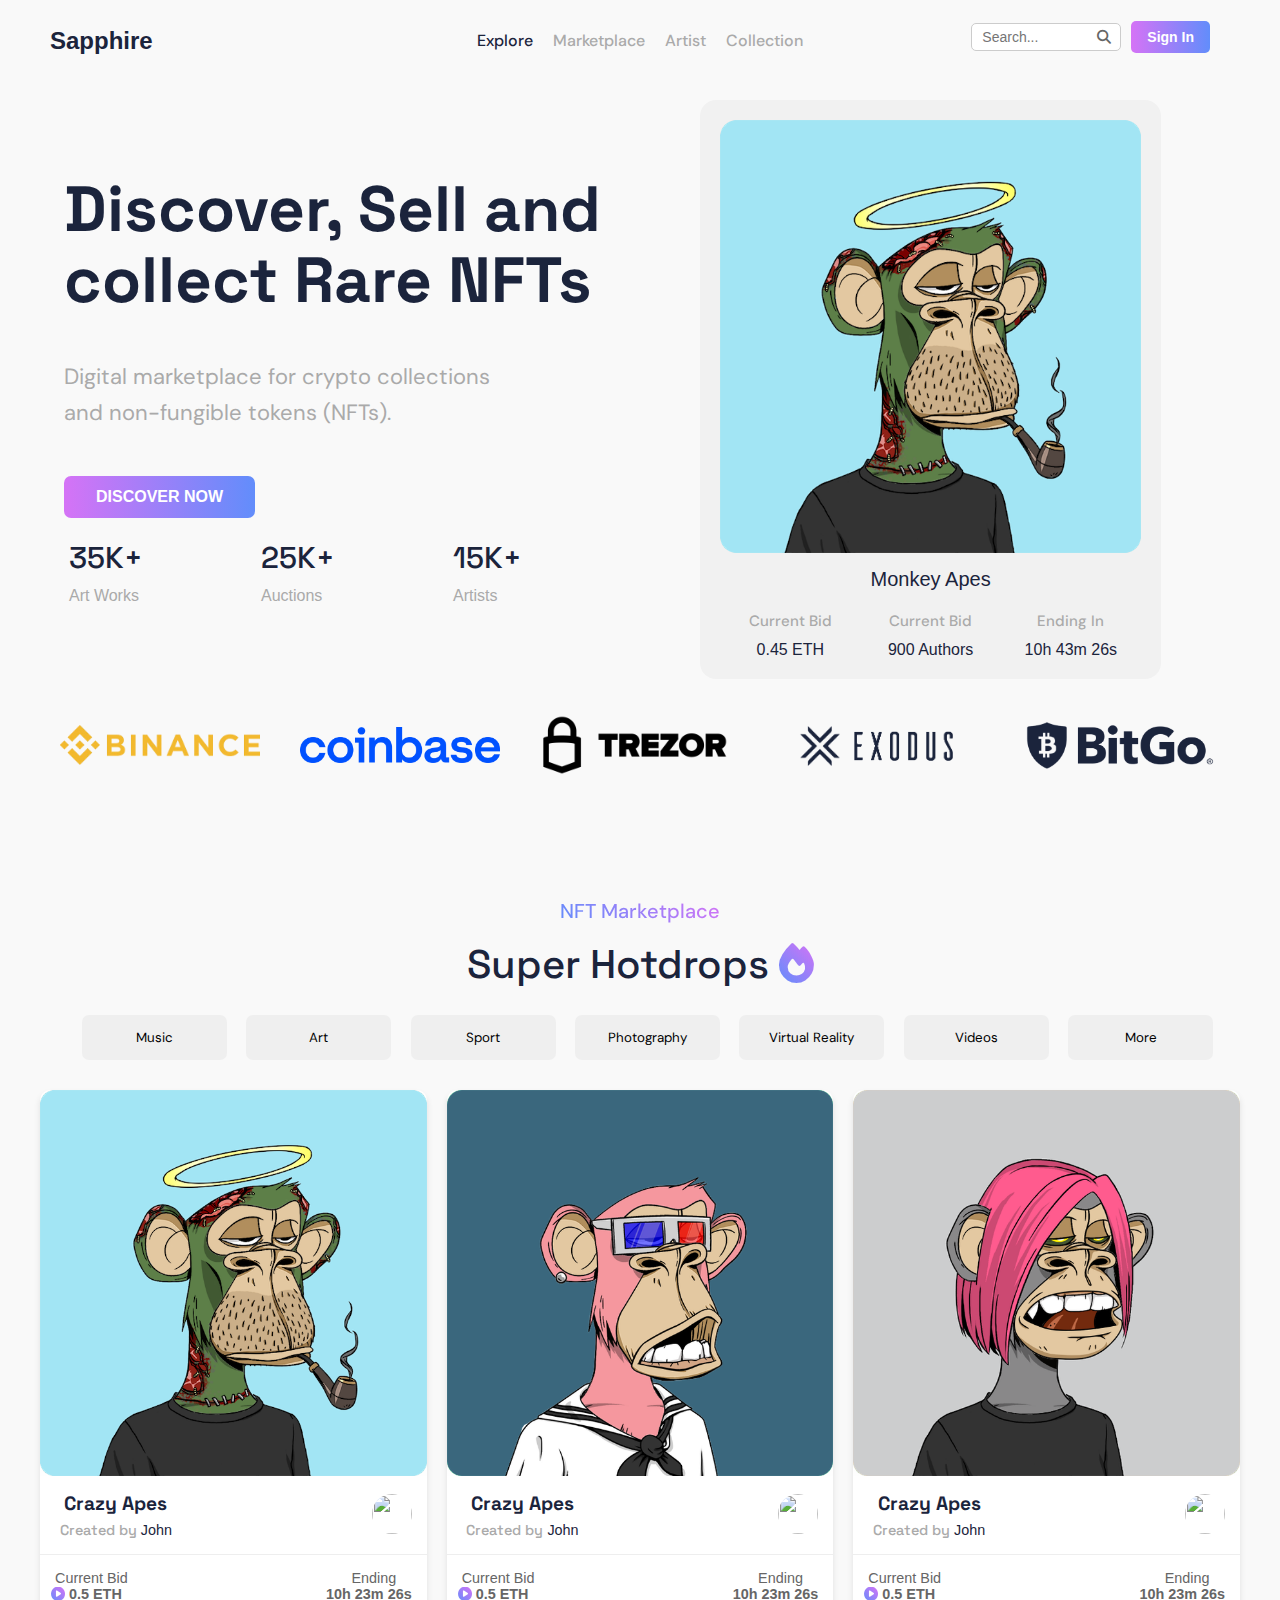
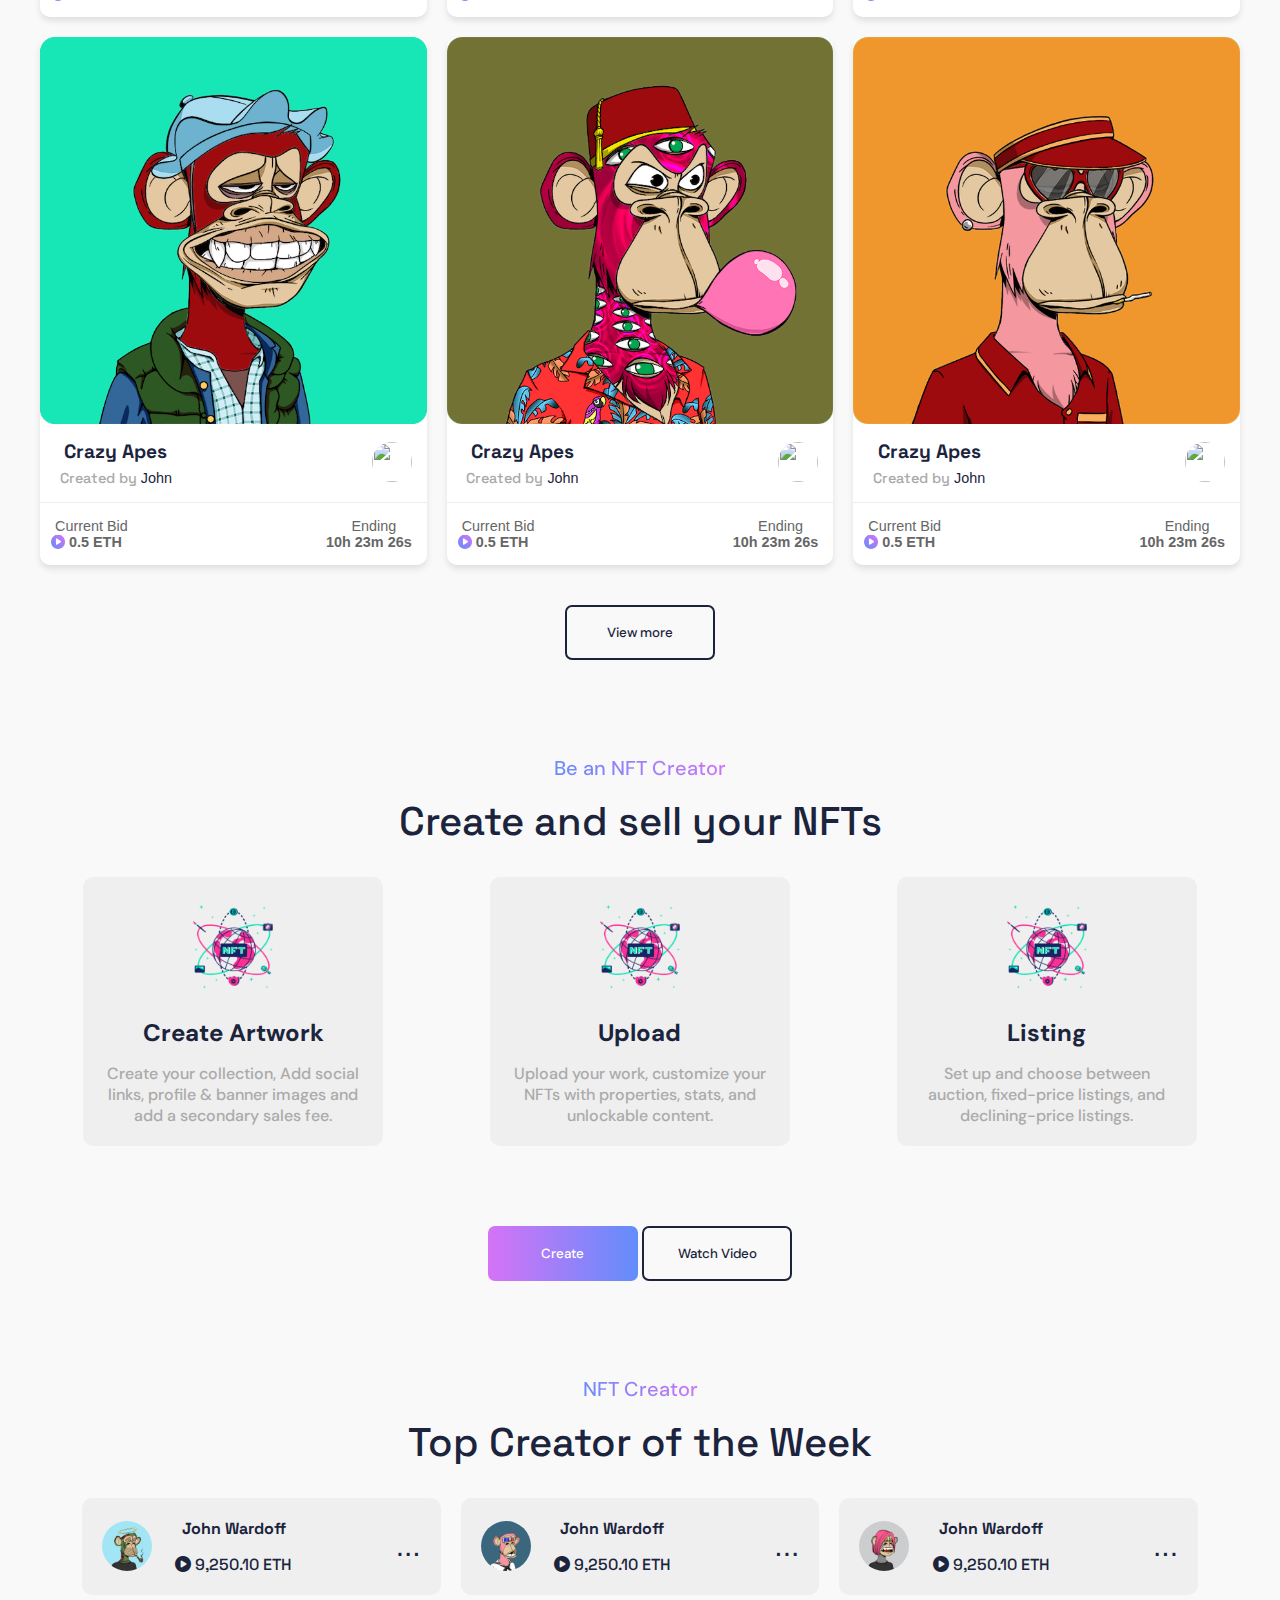
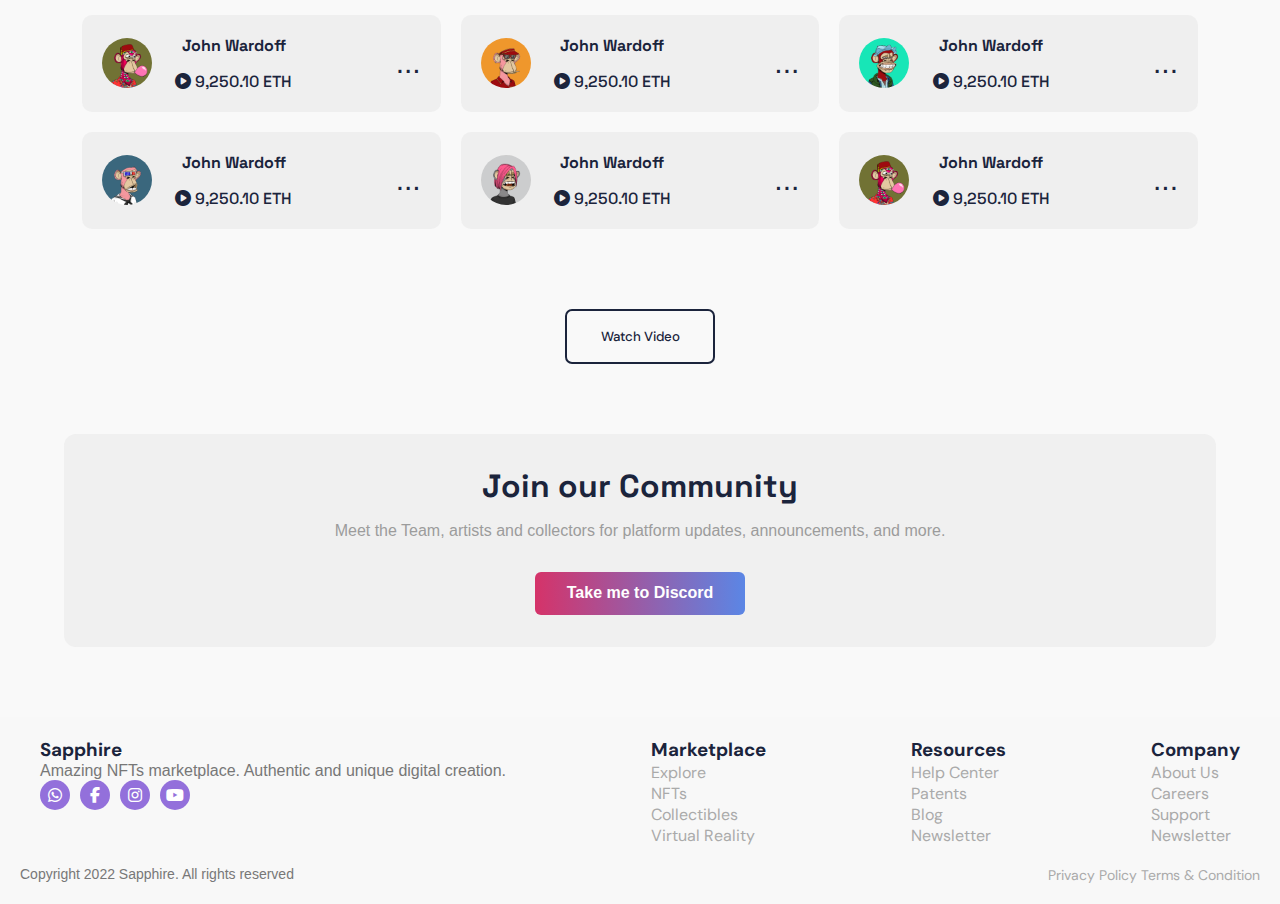
==== commit 03989c5a: "Add files via upload" ====
--- a/index.html
+++ b/index.html
@@ -347,6 +347,59 @@
     </div>
 </section>
 
+<section class="community">
+    <div class="community-container">
+        <h1 class="community-title">Join our Community</h1>
+        <p class="community-description">
+          Meet the Team, artists and collectors for platform updates, announcements, and more.
+        </p>
+        <button class="community-button">Take me to Discord</button>
+      </div>
+</section>
+
+<footer>
+    <div class="footer-container">
+        <div class="footer-section">
+            <h3>Sapphire</h3>
+            <p>Amazing NFTs marketplace. Authentic and unique digital creation.</p>
+            <div class="social-icons">
+                <a href="#"><i class="fab fa-whatsapp"></i></a>
+                <a href="#"><i class="fab fa-facebook-f"></i></a>
+                <a href="#"><i class="fab fa-instagram"></i></a>
+                <a href="#"><i class="fab fa-youtube"></i></a>
+            </div>
+        </div>
+        <div class="footer-section">
+            <h3>Marketplace</h3>
+            <a href="#">Explore</a><br>
+            <a href="#">NFTs</a><br>
+            <a href="#">Collectibles</a><br>
+            <a href="#">Virtual Reality</a><br>
+
+        </div>
+        <div class="footer-section">
+            <h3>Resources</h3>
+            <a href="#">Help Center</a><br>
+            <a href="#">Patents</a><br>
+            <a href="#">Blog</a><br>
+            <a href="#">Newsletter</a><br>
+        </div>
+        <div class="footer-section">
+            <h3>Company</h3>
+            <a href="#">About Us</a><br>
+            <a href="#">Careers</a><br>
+            <a href="#">Support</a><br>
+            <a href="#">Newsletter</a><br>
+        </div>
+    </div>
+    <div class="footer-bottom">
+        <p>Copyright 2022 Sapphire. All rights reserved</p>
+        <div>
+            <a href="#">Privacy Policy</a>
+            <a href="#">Terms & Condition</a>
+        </div>
+    </div>
+</footer>
 
   <script>
     const menuIcon = document.getElementById('menu-icon');
--- a/style.css
+++ b/style.css
@@ -646,7 +646,7 @@
 }
 
 .create-buttons{
-    margin-top: 50px;
+    margin-top: 40px;
 }
 
 .create-buttons button{
@@ -754,8 +754,8 @@
   }
 
   .creator-card .dots {
-    font-size: 24px;
-    color: #999;
+    font-size: 30px;
+    color: #1B243C;
     cursor: pointer;
   }
 
@@ -763,4 +763,140 @@
     .creator-card-container {
       grid-template-columns: 1fr;
     }
-  }+  }
+
+section.community{
+    display: flex;
+    align-items: center;
+    justify-content: center;
+    margin-top: 50px;
+}
+
+  .community-container {
+    text-align: center;
+    background-color: #D9D9D94D;
+    padding: 2rem;
+    border-radius: 12px;
+    width: 90%;
+  }
+  
+  .community-title {
+    font-weight: 700;
+    color: #1B243C;
+    font-family: "Space Grotesk", serif;
+    margin-bottom: 1rem;
+  }
+  
+  .community-description {
+    font-size: 1rem;
+    color: #9C9C9C;
+    margin-bottom: 2rem;
+  }
+  
+  .community-button {
+    padding: 0.8rem 2rem;
+    font-size: 1rem;
+    font-weight: 600;
+    color: #ffffff;
+    background: linear-gradient(90deg, #d53369 0%, #5b86e5 100%);
+    border: none;
+    border-radius: 6px;
+    cursor: pointer;
+    transition: background-color 0.3s ease;
+  }
+  
+  .community-button:hover {
+    opacity: 0.9;
+  }
+  
+  /* Responsive Design */
+  @media (max-width: 768px) {
+    .community-title {
+      font-size: 1.5rem;
+    }
+  
+    .community-description {
+      font-size: 0.9rem;
+    }
+  
+    .community-button {
+      font-size: 0.9rem;
+    }
+  }
+
+
+  footer {
+    background-color: #f8f8f8; /* Light gray background */
+    padding: 20px;
+    font-family: "DM Sans", serif;
+    color: #777; /* Dark gray text */
+    margin-top: 70px;
+}
+
+footer a{
+    text-decoration: none;
+    color: #AAAAAA;
+    font-family: "DM Sans", serif;
+}
+
+.footer-container {
+    display: flex;
+    flex-wrap: wrap; /* Allow wrapping on smaller screens */
+    justify-content: space-between;
+    max-width: 1200px; /* Set a maximum width */
+    margin: 0 auto;
+}
+
+/* .footer-section {
+    flex: 1 1 200px; 
+    margin-bottom: 20px;
+    min-width: 200px; 
+} */
+.footer-section h3{
+    color: #1B243C;
+    font-family: "DM Sans", serif;
+}
+
+.social-icons {
+    display: flex;
+    gap: 10px;
+}
+
+.social-icons a {
+    display: inline-flex;
+    width: 30px;
+    height: 30px;
+    border-radius: 50%;
+    background-color: #9370DB; /* Purple background for icons */
+    color: white;
+    justify-content: center;
+    align-items: center;
+    text-decoration: none;
+}
+.footer-bottom{
+    display: flex;
+    flex-wrap: wrap;
+    justify-content: space-between;
+    margin-top: 20px;
+    font-size: 14px;
+}
+
+/* Responsive adjustments */
+@media (max-width: 768px) {
+    .footer-section {
+        flex: 1 1 45%; /* Two columns on medium screens */
+        padding-top: 15px;
+    }
+}
+
+@media (max-width: 500px) {
+    .footer-section {
+        flex: 1 1 100%; /* Single column on small screens */
+        padding-top: 15px;
+    }
+    .footer-bottom{
+        flex-direction: column;
+        align-items: center;
+        text-align: center;
+    }
+}